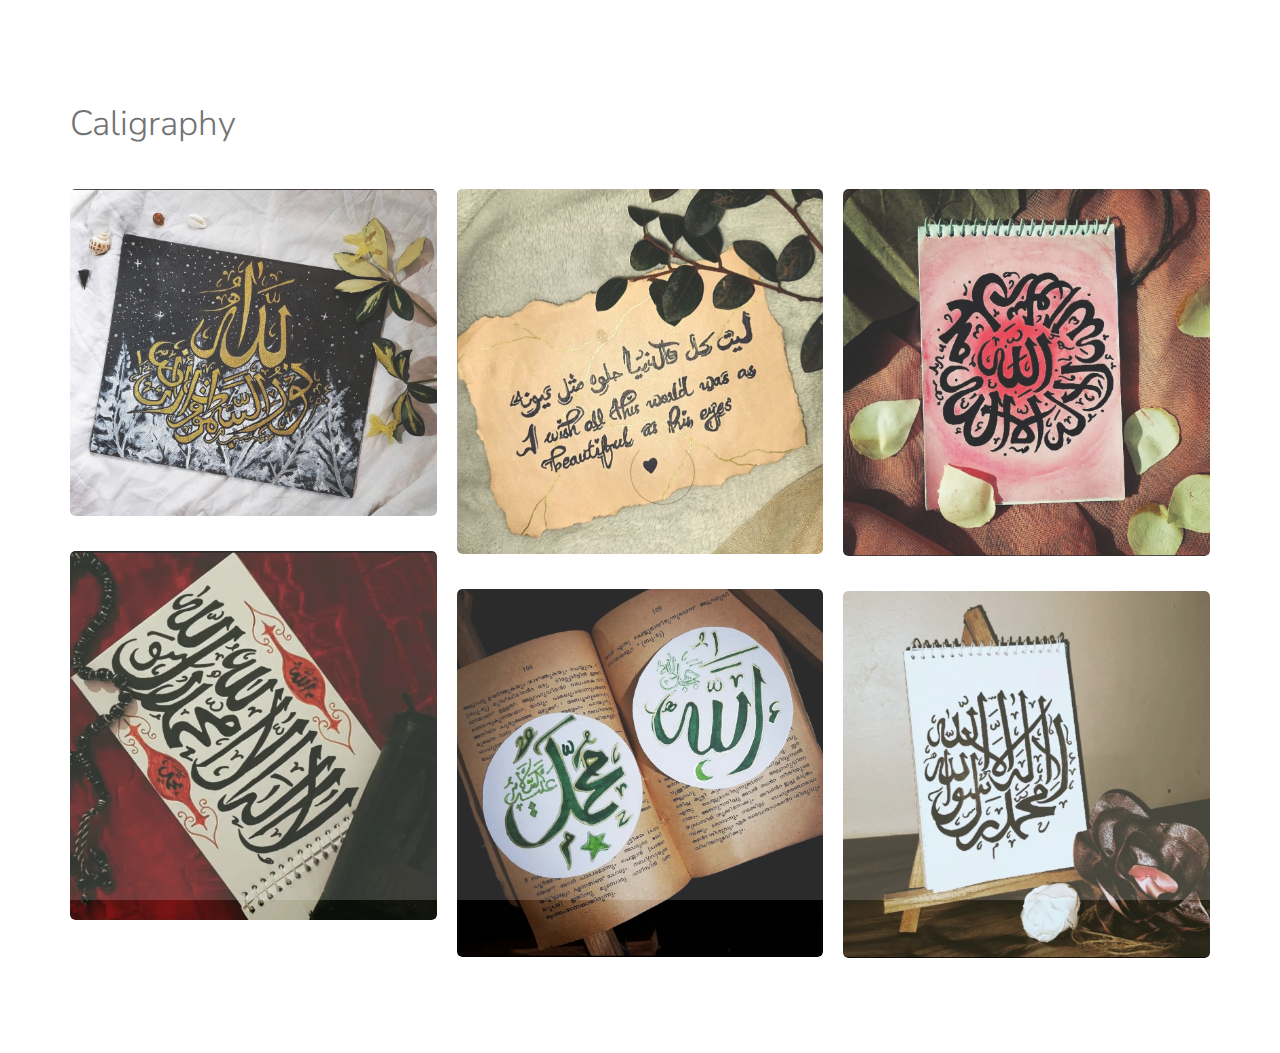
==== calligraphy.html @ 0417b54b "first commit" ====
<!DOCTYPE html>
<html lang="en">

<head>

    <meta charset="UTF-8">

    <title>meOn.sketch-caligraphy</title>


    <meta http-equiv="X-UA-Compatible" content="IE=Edge">
    <meta name="description" content="">
    <meta name="keywords" content="">
    <meta name="author" content="Tooplate">
    <meta name="viewport" content="width=device-width, initial-scale=1, maximum-scale=1">

    <link rel="stylesheet" href="css/bootstrap.min.css">
    <link rel="stylesheet" href="css/animate.css">
    <link rel="stylesheet" href="css/magnific-popup.css">
    <link rel="stylesheet" href="css/font-awesome.min.css">

    <!-- Main css -->
    <link rel="stylesheet" href="css/style.css">

</head>

<body data-spy="scroll" data-target=".navbar-collapse" data-offset="50">

    <!-- PRE LOADER -->
    <div class="preloader">
        <div class="spinner">
            <span class="spinner-rotate"></span>
        </div>
    </div>





    <!-- WORK SECTION -->
    <section id="work" class="parallax-section">
        <div class="container">
            <div class="row">

                <div class="col-md-12 col-sm-12">
                    <!-- SECTION TITLE -->
                    <div class="wow fadeInUp section-title" data-wow-delay="0.2s">
                        <h2>Caligraphy</h2>
                       
                    </div>
                </div>

                <div class="col-md-12 col-sm-12 gmain">
                    <div class="colm">
                       
                            <!-- WORK THUMB -->
                            <div class="work-thumb">
                                <a href="images/c1.jpg" class="image-popup">
                                    <img src="images/c1.jpg" class="img-responsive" alt="Fine Arts">
                                </a>
                            </div>
                        

                        
                            <!-- WORK THUMB -->
                            <div class="work-thumb">
                                <a href="images/c2.jpg" class="image-popup">
                                    <img src="images/c2.jpg" class="img-responsive" alt="Logo Design">
                                </a>
                            </div>
                        

                        
                        
                    </div>

                    <div class="colm">
                        
                            <!-- WORK THUMB -->
                            <div class="work-thumb">
                                <a href="images/c3.jpg" class="image-popup">
                                    <img src="images/c3.jpg" class="img-responsive" alt="Fine Arts">
                                </a>
                            </div>
                        

                        
                            <!-- WORK THUMB -->
                            <div class="work-thumb">
                                <a href="images/c4.jpg" class="image-popup">
                                    <img src="images/c4.jpg" class="img-responsive" alt="Logo Design">
                                </a>
                            </div>
                        

                        
                        
                    </div>
                    <div class="colm">

                        
                            <!-- WORK THUMB -->
                            <div class="work-thumb">
                                <a href="images/c5.jpg" class="image-popup">
                                    <img src="images/c5.jpg" class="img-responsive" alt="Fine Arts">
                                </a>
                            </div>
                        

                        
                            <!-- WORK THUMB -->
                            <div class="work-thumb">
                                <a href="images/c6.jpg" class="image-popup">
                                    <img src="images/c6.jpg" class="img-responsive" alt="Logo Design">
                                </a>
                            </div>
                        

                        
                        

                    </div>
                </div>


            </div>
        </div>
    </section>




    <!-- SCRIPTS -->
    <script src="js/jquery.js"></script>
    <script src="js/bootstrap.min.js"></script>
    <script src="js/jquery.parallax.js"></script>
    <script src="js/jquery.magnific-popup.min.js"></script>
    <script src="js/magnific-popup-options.js"></script>
    <script src="js/smoothscroll.js"></script>
    <script src="js/wow.min.js"></script>
    <script src="js/custom.js"></script>

</body>

</html>
---- css/style.css ----
@import url('https://fonts.googleapis.com/css?family=Nunito+Sans:300,400,700|Playfair+Display');

body {
    background: #f4f4f4;
    font-family: 'Nunito Sans', sans-serif;
    font-style: normal;
    font-weight: 300;
    overflow-x: hidden;
}

html, body {
  width: 100%;
  height: 100%;
}



/*---------------------------------------
  Typorgraphy              
-----------------------------------------*/

h1,h2,h3,h4,h5,h6 {
  font-style: normal;
  font-weight: 300;
  letter-spacing: 0px;
}

h1 {
  color: #3d3d3f;
  font-family: 'Playfair Display', serif;
  font-size: 40px;
  line-height: normal;
}

h2 {
  color: #575757;
  font-size: 35px;
  line-height: normal;
}

h3 {
  color: #d7b065;
  font-size: 16px;
  font-weight: bold;
  line-height: 32px;
  letter-spacing: 6px;
  text-transform: uppercase;
}

h4 {
  color: #797979;
  font-size: 20px;
  font-weight: 400;
}

p {
  color: #878787;
  font-size: 16px;
  font-weight: 300;
  line-height: 25px;
  letter-spacing: 0.2px;
}

strong, span {
  color: #878787;
  font-weight: normal;
}



/*---------------------------------------
  Buttons               
-----------------------------------------*/

.arrow-btn i {
  background: #000000;
  border-radius: 50%;
  color: #ffffff;
  font-size: 20px;
  width: 50px;
  height: 50px;
  line-height: 50px;
  text-align: center;
  margin-top: 32px;
  -webkit-transition: 0.5s;
  transition: 0.5s;
}

.arrow-btn i:hover {
  background: #d7b065;
}



/*---------------------------------------
  General               
-----------------------------------------*/

html{
  -webkit-font-smoothing: antialiased;
}

a {
  color: #575757;
  -webkit-transition: 0.5s;
  transition: 0.5s;
  text-decoration: none !important;
}

a:hover, a:active, a:focus {
  color: #000000;
  outline: none;
}

* {
  -webkit-box-sizing: border-box;
  box-sizing: border-box;
}

*:before,
*:after {
  -webkit-box-sizing: border-box;
  box-sizing: border-box;
}

.section-title {
  margin: 0;
  padding-bottom: 32px;
}

.parallax-section {
  background-attachment: fixed !important;
  background-size: cover !important;
}

#about, #work,
#contact, footer {
  position: relative;
  padding-top: 80px;
  padding-bottom: 80px;
}


/*---------------------------------------
  Pre loader section              
-----------------------------------------*/

.preloader {
  position: fixed;
  top: 0;
  left: 0;
  width: 100%;
  height: 100%;
  z-index: 99999;
  display: flex;
  flex-flow: row nowrap;
  justify-content: center;
  align-items: center;
  background: none repeat scroll 0 0 #ffffff;
}

.spinner {
  border: 1px solid transparent;
  border-radius: 5px;
  position: relative;
}

.spinner:before {
  content: '';
  box-sizing: border-box;
  position: absolute;
  top: 50%;
  left: 50%;
  width: 65px;
  height: 65px;
  margin-top: -10px;
  margin-left: -10px;
  border-radius: 50%;
  border: 1px solid #000000;
  border-top-color: #f9f9f9;
  animation: spinner .9s linear infinite;
}

@-webkit-@keyframes spinner {
  to {transform: rotate(360deg);}
}

@keyframes spinner {
  to {transform: rotate(360deg);}
}


/*---------------------------------------
  Home section              
-----------------------------------------*/

#home {
  background: url('../images/home-bg.jpg') 50% 0 repeat-y fixed;
  background-size: cover;
  background-position: center center;
  border-radius: 5px;
  display: -webkit-box;
  display: -webkit-flex;
  display: -ms-flexbox;
  display: flex;
  -webkit-box-align: center;
  -webkit-align-items: center;
  -ms-flex-align: center;
   align-items: center;
  height: 75vh;
  text-align: center;
  position: relative;
  margin: 82px 12px 0 12px;
}

.home-wrapper {
  background: rgba(250,250,250,0.8);
  padding: 32px 12px;
}


/*---------------------------------------
  About section              
-----------------------------------------*/

#about {
  padding-top: 100px;
}

#about .col-md-4 img {
  border-radius: 5px;
  margin-bottom: 28px;
}

#about .col-md-4 a {
  background: #e8e8e8;
  border-radius: 8px;
  color: #000000;
  padding: 6px 12px;
  display: inline-block;
  margin-bottom: 40px;
}

#about .col-md-4 a:hover {
  background: #000000;
  color: #ffffff;
}

#about .about-thumb {
  background: #ffffff;
  border-radius: 5px;
  padding: 42px 32px;
}


/*---------------------------------------
  Work section              
-----------------------------------------*/

#work {
  background: #ffffff;
}

#work .gmain {
  display: flex;
  gap: 20px;
}
#work .colm {
  display: flex;
  flex-direction: column;
  gap: 20px;
}



#work .work-thumb {
  border-radius: 5px;
  margin-bottom: 15px;
  padding: 0;
  overflow: hidden;
  position: relative;
  top: 0;
  -webkit-transition: all ease-in-out 0.4s;
  transition: all ease-in-out 0.4s;
}

#work .work-thumb:hover {
  background: #ffffff;
  box-shadow: 0px 16px 22px 0px rgba(90, 91, 95, 0.3);
  top: -5px;
}

#work .work-thumb img {
  border-radius: 5px;
  cursor: pointer;
  width: 100%;
  height: 100%;
  object-fit: cover;
}

@media(max-width:556px) {
  #work .gmain {
    flex-direction: column;
  }
}

/*---------------------------------------
  Contact section              
-----------------------------------------*/

#contact .form-control {
  border: none;
  border-bottom: 1px solid #f0f0f0;
  border-radius: 5px;
  box-shadow: none;
  font-size: 18px;
  margin-top: 10px;
  margin-bottom: 10px;
  -webkit-transition: all ease-in-out 0.4s;
  transition: all ease-in-out 0.4s;
}

#contact input {
  height: 55px;
}

#contact button#submit {
  background: #d7b065;
  border: none;
  border-radius: 40px;
  color: #ffffff;
  font-weight: bold;
  height: 55px;
  padding-bottom: 10px;
  margin-top: 24px;
}

#contact button#submit:hover {
  background: #3d3d3f;
  color: #ffffff;
}


/*---------------------------------------
  Footer section              
-----------------------------------------*/

footer {
  background: #000000;
  padding: 60px 0 30px 0;
}

footer h4 {
  color: #f9f9f9;
}

footer a {
  color: #aaa;
}

footer a:hover {
  color: #fff;
}

footer .col-md-4 .support-cus:last-child {
  padding-top: 12px;
}

footer .col-md-4 .support-cus p {
  line-height: 20px;
}

footer .newsletter .form-control {
  box-shadow: none;
  transition: all 0.4s ease-in-out;
  margin-top: 16px;
  margin-bottom: 2px;
}

footer .newsletter .form-control:focus {
  border-bottom-color: #f2f2f2;
}

footer .newsletter input {
  background: transparent;
  border: none;
  border-bottom: 1px solid #f0f0f0;
  border-radius: 0px;
}

footer .newsletter button {
  background: #f9f9f9;
  border: none;
  border-radius: 50px;
  font-weight: bold;
  height: 50px;
}

footer .newsletter button:hover {
  background: #d7b065;
  color: #ffffff;
}

footer .dash-line {
  border-top: 1px solid #292929;
  margin-top: 10px;
  padding-bottom: 20px;
  position: relative;
}


/*---------------------------------------
  Social icon             
-----------------------------------------*/

.social-icon {
  position: relative;
  padding: 0;
  margin: 0;
  text-align: center;
}

.social-icon li {
  display: inline-block;
  list-style: none;
}

.social-icon li a {
  background: #f9f9f9;
  border-radius: 100%;
  color: #3d3d3f;
  cursor: pointer;
  font-size: 16px;
  text-decoration: none;
  transition: all 0.4s ease-in-out;
  width: 30px;
  height: 30px;
  line-height: 30px;
  text-align: center;
  vertical-align: middle;
  position: relative;
  margin: 0px 6px 10px 6px;
}

.social-icon li a:hover {
  background: #d7b065;
  color: #ffffff;
  transform: scale(1.1);
}

/*---------------------------------------
  Mobile Responsive styles              
-----------------------------------------*/

@media (max-width: 980px) {

 h1 {font-size: 30px;}

 #about .about-thumb {
  padding-left: 0px;
 }

 #work .work-thumb {
  margin-top: 25px;
 }

}

@media (max-width: 768px) {

  h1 {
    font-size: 27px;
  }

  h2 {font-size: 25px;}

  footer .col-md-4 {
    margin-bottom: 35px;
  }

  footer .col-md-6 {
    text-align: center;
  }

  footer .copyright-text {
    padding-bottom: 12px;
  }

}

@media (max-width: 580px) {

  h3 {
    font-size: 14px;
    letter-spacing: 4px;
  }

  #about .about-thumb {
    padding: 22px 12px;
    margin-top: 0px;
  }

}

@media (max-width: 360px) {
  #home {
    height: 85vh;
  } 

}
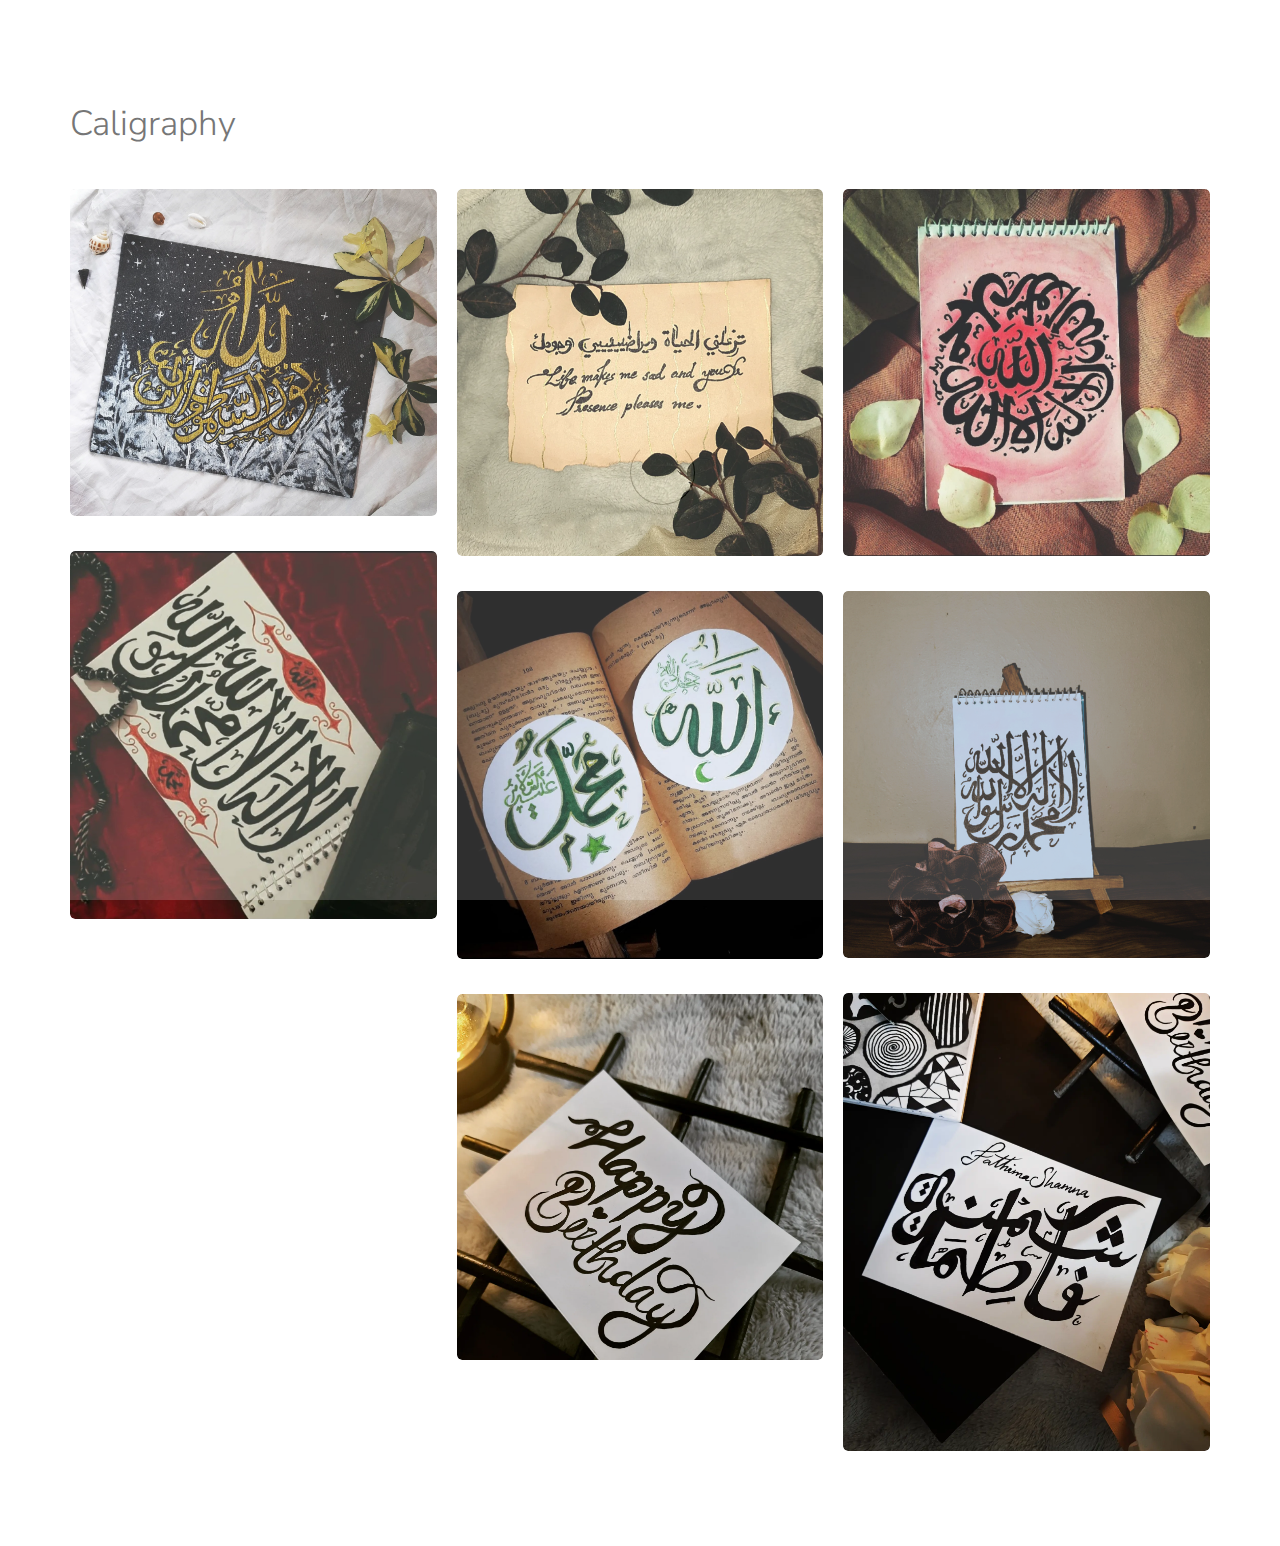
==== commit 65a98f20: "imgg" ====
--- a/calligraphy.html
+++ b/calligraphy.html
@@ -91,6 +91,12 @@
                                     <img src="images/c4.jpg" class="img-responsive" alt="Logo Design">
                                 </a>
                             </div>
+
+                            <div class="work-thumb">
+                                <a href="images/c7.jpg" class="image-popup">
+                                    <img src="images/c7.jpg" class="img-responsive" alt="Logo Design">
+                                </a>
+                            </div>
                         
 
                         
@@ -112,6 +118,12 @@
                             <div class="work-thumb">
                                 <a href="images/c6.jpg" class="image-popup">
                                     <img src="images/c6.jpg" class="img-responsive" alt="Logo Design">
+                                </a>
+                            </div>
+
+                            <div class="work-thumb">
+                                <a href="images/c8.jpg" class="image-popup">
+                                    <img src="images/c8.jpg" class="img-responsive" alt="Logo Design">
                                 </a>
                             </div>
                         
